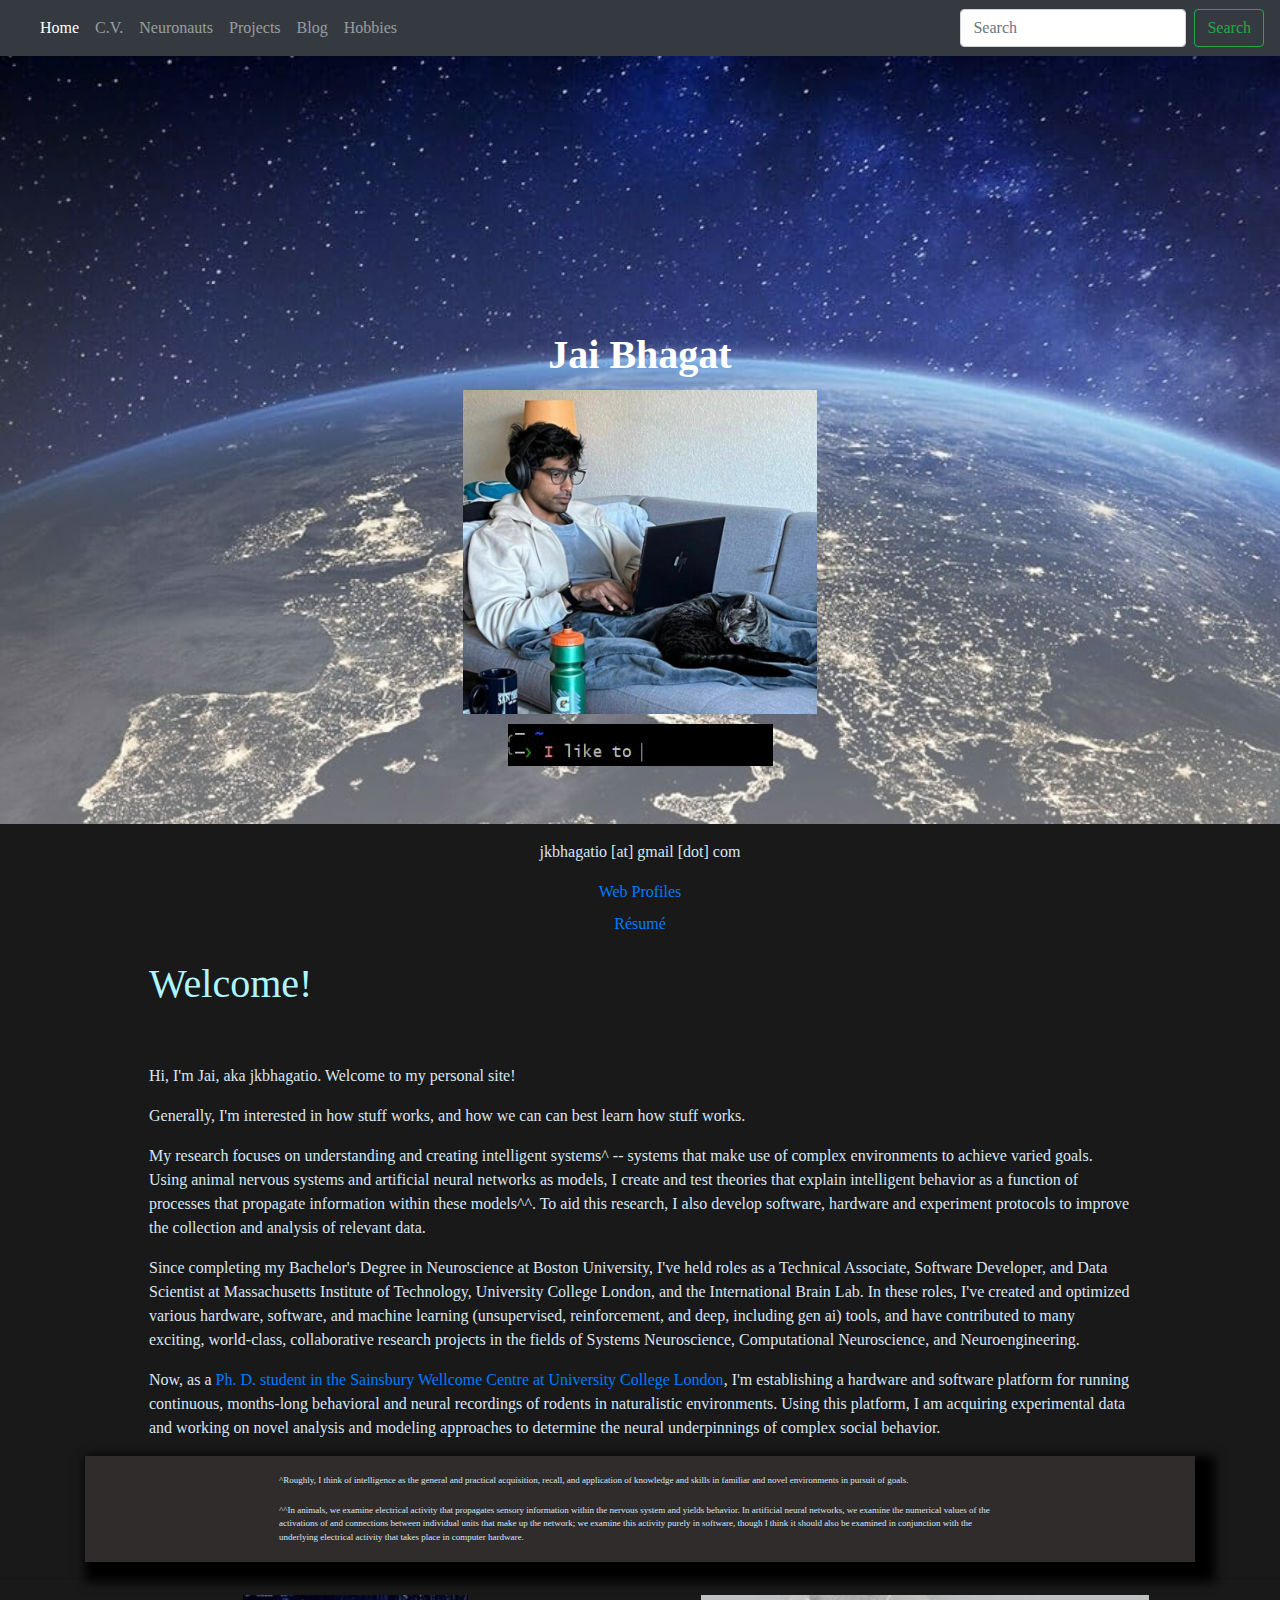
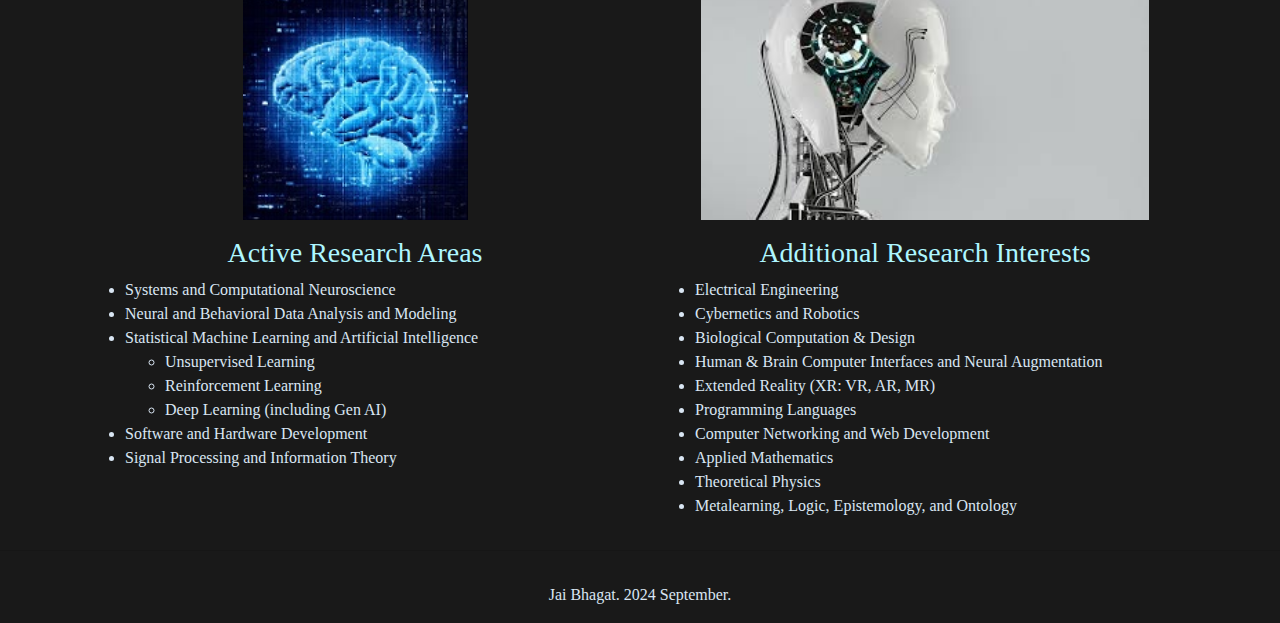
==== jkbhagatio.io/index.html @ 4c980ec1 "updated index update date; removed placeholder_index.html" ====
<!DOCTYPE html>
<html lang="en">
  <head>
    <meta charset="utf-8">
    <meta http-equiv="X-UA-Compatible" content="IE=edge">
    <meta name="viewport" content="width=device-width, initial-scale=1">
    <title>Jai Bhagat's Personal Website</title>
	<link rel="icon" href="assets/J_favicon.ico" type="image/x-icon">
    <!-- Bootstrap -->
    <link href="css/index.css" rel="stylesheet">
	<style>
	  body {
		font-family: "Consolas";
	  }
	</style>
  </head>
  <body>
    <nav class="navbar navbar-expand-lg navbar-dark bg-dark">
      <a class="navbar-brand" href="#"></a>
      <button class="navbar-toggler" type="button" data-toggle="collapse" data-target="#navbarSupportedContent" aria-controls="navbarSupportedContent" aria-expanded="false" aria-label="Toggle navigation">
      <span class="navbar-toggler-icon"></span>
      </button>
        <div class="collapse navbar-collapse" id="navbarSupportedContent">
          <ul class="navbar-nav mr-auto">
            <li class="nav-item active">
              <a class="nav-link" href="index.html">Home</a>
            </li>
            <li class="nav-item">
              <a class="nav-link" href="assets/jai_bhagat_cv_2024.pdf" target="_blank">C.V.</a>
            </li>
		    <li class="nav-item">
              <a class="nav-link" href="neuronauts.html">Neuronauts</a>
            </li>
		    <li class="nav-item">
              <a class="nav-link" href="projects.html">Projects</a>
            </li>
			<li class="nav-item">
              <a class="nav-link" href="blog.html">Blog</a>
            </li>
		    <li class="nav-item">
              <a class="nav-link" href="hobbies.html">Hobbies</a>
            </li>
          </ul>
		  <form class="form-inline my-2 my-lg-0" action="https://www.google.com/search" method="get">
			<input class="form-control mr-sm-2" type="search" placeholder="Search" aria-label="Search" name="q">
			<input type="hidden" name="sitesearch" value="jkbhagatio.io">
			<button class="btn btn-outline-success my-2 my-sm-0" type="submit">Search</button>
	      </form>
        </div>
    </nav>
    <section>
	<!-- Hero Section -->
	<div class="hero">
		<div class="overlay"></div>
		<div class="centered-content">
			<div class="name">Jai Bhagat</div>
			<img class="profile-picture" src="assets/profile_pic.jpg" alt="Profile Picture">
			<img class="profile-gif" src="assets/i_like_to.gif" alt="Interests Gif">
		</div>
	</div>
	</section>
    <section>
      <div class="container">
        <div class="row">
          <div class="col-12 text-center">
            <p class="text-center" style="margin-top: 1; margin-bottom: 1;"> jkbhagatio [at] gmail [dot] com</p>
			<p class="text-center" style="margin: 0;"> <a href="https://linktr.ee/jkbhagatio">Web Profiles</a></p>
			<p class="text-center" style="margin: 0;"> <a class="nav-link" href="assets/jai_bhagat_resume_2024.pdf" target="_blank">Résumé</a></p>
            <h1 class="text-left" style="color: #AEF6FF">Welcome! </h1>
            <p class="text-left">&nbsp;</p>
            <p class="text-left">Hi, I'm Jai, aka jkbhagatio. Welcome to my personal site!&nbsp;&nbsp;</p>
			<p class="text-left">Generally, I'm interested in how stuff works, and how we can can best learn how stuff works.&nbsp;</p>
            <p class="text-left">My research focuses on understanding and creating intelligent systems^ -- systems that make use of complex environments to achieve varied goals. Using animal nervous systems and artificial neural networks as models, I create and test theories that explain intelligent behavior as a function of processes that propagate information within these models^^. To aid this research, I also develop software, hardware and experiment protocols to improve the collection and analysis of relevant data.&nbsp;</p>
            <p class="text-left">Since completing my Bachelor's Degree in Neuroscience at Boston University, I've held roles as a Technical Associate, Software Developer, and Data Scientist at Massachusetts Institute of Technology, University College London, and the International Brain Lab. In these roles, I've created and optimized various hardware, software, and machine learning (unsupervised, reinforcement, and deep, including gen ai) tools, and have contributed to many exciting, world-class, collaborative research projects in the fields of Systems Neuroscience, Computational Neuroscience, and Neuroengineering.&nbsp;</p>
            <p class="text-left">Now, as a <a href="https://www.sainsburywellcome.org/web/people/jai-bhagat">Ph. D. student in the Sainsbury Wellcome Centre at University College London</a>, I'm establishing a hardware and software platform for running continuous, months-long behavioral and neural recordings of rodents in naturalistic environments. Using this platform, I am  acquiring experimental data and working on novel analysis and modeling approaches to determine the neural underpinnings of complex social behavior.</p>
          </div>
        </div>
		<footer class="welcome-footer">
        <p>^Roughly, I think of intelligence as the general and practical acquisition, recall, and application of knowledge and skills in familiar and novel environments in pursuit of goals.</p>
        <p>^^In animals, we examine electrical activity that propagates sensory information within the nervous system and yields behavior. In artificial neural networks, we examine the numerical values of the activations of and connections between individual units that make up the network; we examine this activity purely in software, though I think it should also be examined in conjunction with the underlying electrical activity that takes place in computer hardware.</p>
        </footer>
      </div>
    </section>
	<hr>
    <section>
      <div class="container">
        <div class="row">
          <div class="col-md-6 col-12 text-center">
            <img class="img-fluid" src="assets/comp_neuro_brain.jpg" alt="Computational Neuroscience Brain">
            <h3 style="color: #AEF6FF">Active Research Areas</h3>
			<div align="left">
				<ul>
					<li>Systems and Computational Neuroscience</li>
					<li>Neural and Behavioral Data Analysis and Modeling</li>
					<li>Statistical Machine Learning and Artificial Intelligence
						<ul>
							<li>Unsupervised Learning</li>
							<li>Reinforcement Learning</li>
							<li>Deep Learning (including Gen AI)</li>
						</ul>
					</li>
					<li>Software and Hardware Development</li>
					<li>Signal Processing and Information Theory</li>
				</ul>
			</div>
          </div>
          <div class="col-md-6 col-12 text-center mt-md-0 mt-2">
            <img class="img-fluid" src="assets/robot_brain.jpg" alt="Android Robot Brain">
            <h3 style="color: #AEF6FF">Additional Research Interests</h3>
			<div align="left">
				<ul>
					<li>Electrical Engineering</li>
					<li>Cybernetics and Robotics</li>
					<li>Biological Computation &amp; Design</li>
					<li>Human &amp; Brain Computer Interfaces and Neural Augmentation</li>
					<li>Extended Reality (XR: VR, AR, MR)</li>
					<li>Programming Languages</li>
					<li>Computer Networking and Web Development</li>
					<li>Applied Mathematics</li>
					<li>Theoretical Physics</li>
					<li>Metalearning, Logic, Epistemology, and Ontology</li>
				</ul>
			</div>
          </div>
        </div>
      </div>
    </section>
    <hr>
    <footer class="text-center">
      <div class="container">
        <div class="row">
          <div class="col-12">
            <p>Jai Bhagat. 2024 September. </p>
          </div>
        </div>
      </div>
    </footer>
    <!-- jQuery (necessary for Bootstrap's JavaScript plugins) -->
    <script src="js/jquery-3.4.1.min.js"></script>
    <!-- Include all compiled plugins (below), or include individual files as needed -->
    <script src="js/popper.min.js"></script>
    <script src="js/bootstrap-4.4.1.js"></script>
  </body>
</html>
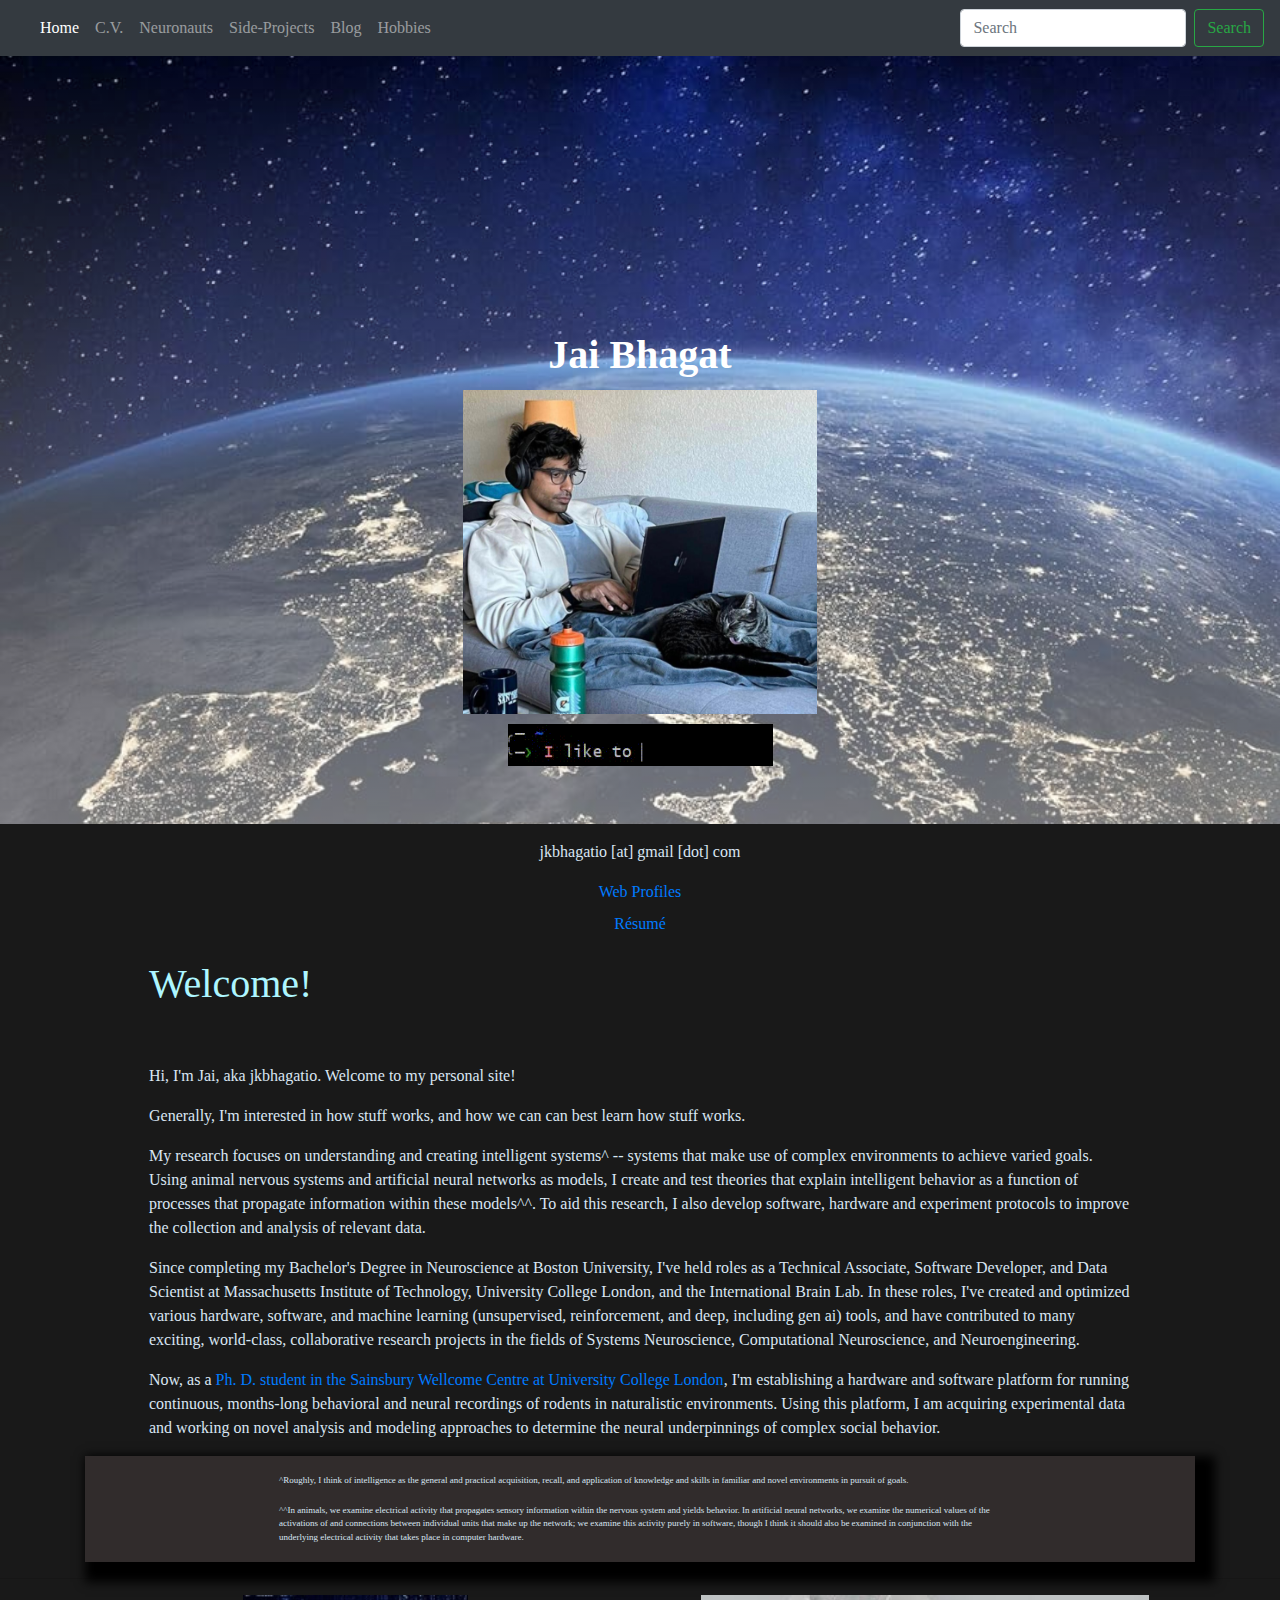
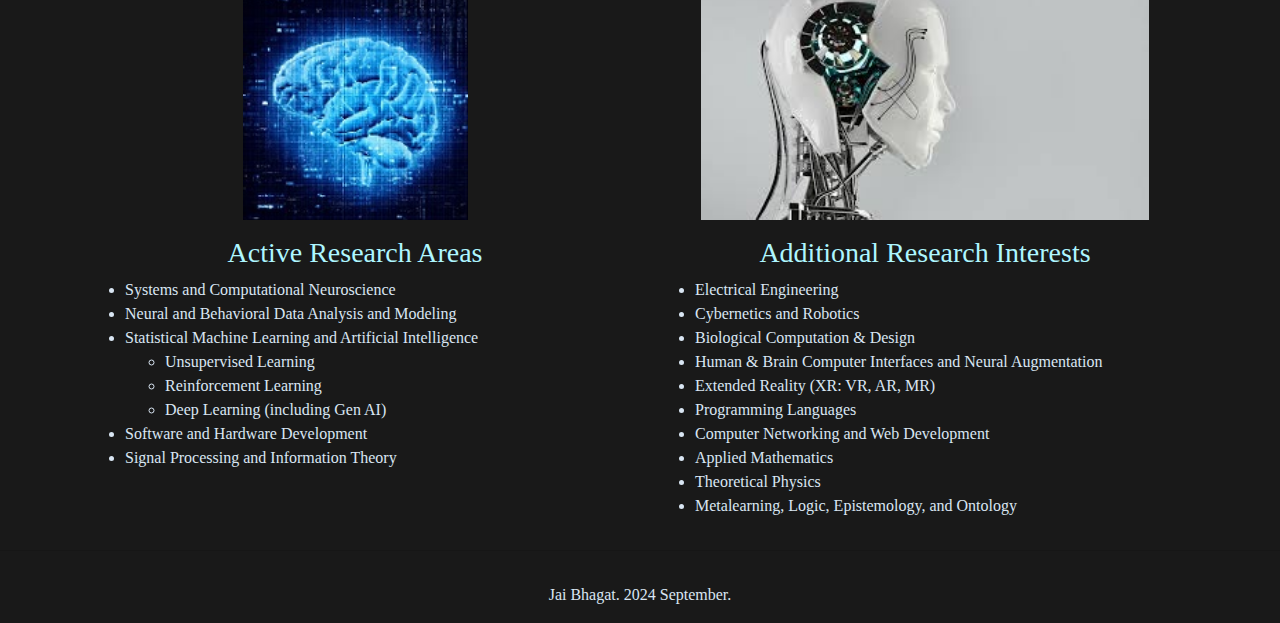
==== commit dd26d5d9: "Updated navbar header to 'side-projects'" ====
--- a/jkbhagatio.io/index.html
+++ b/jkbhagatio.io/index.html
@@ -32,7 +32,7 @@
               <a class="nav-link" href="neuronauts.html">Neuronauts</a>
             </li>
 		    <li class="nav-item">
-              <a class="nav-link" href="projects.html">Projects</a>
+              <a class="nav-link" href="projects.html">Side-Projects</a>
             </li>
 			<li class="nav-item">
               <a class="nav-link" href="blog.html">Blog</a>
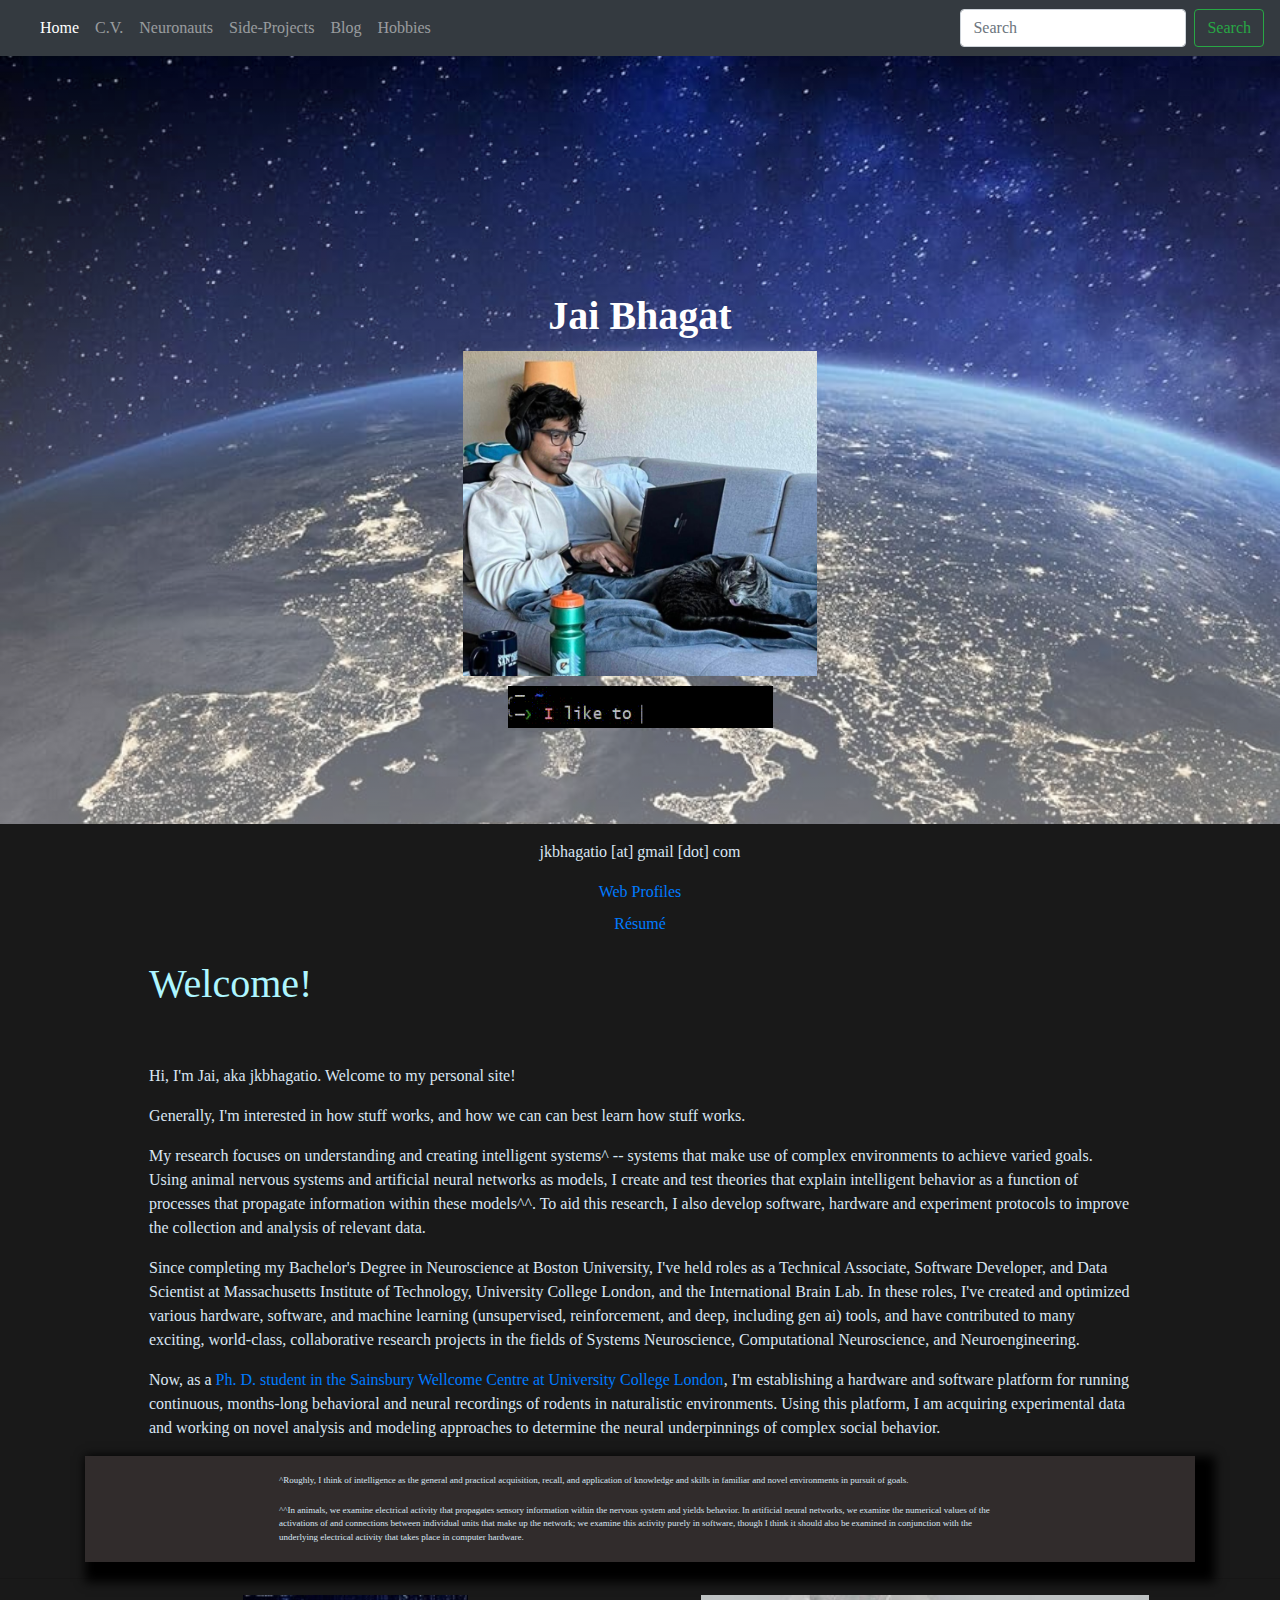
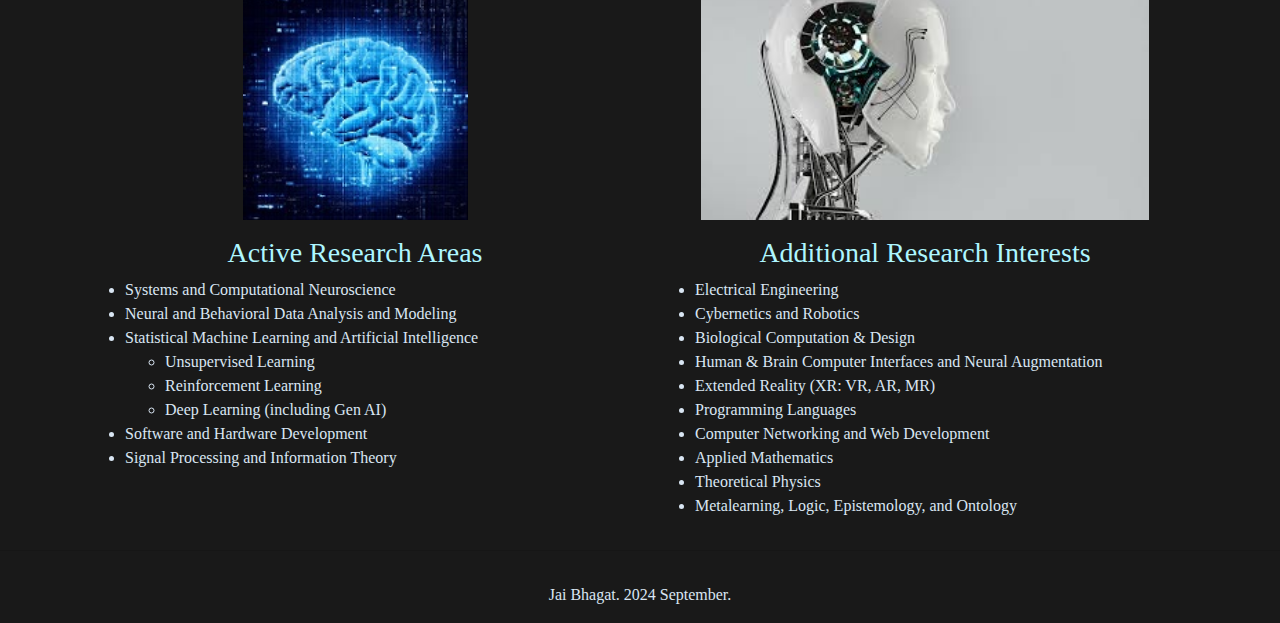
==== commit e91d220c: "changed name to 'side-projects.html' and moved index.html centered content up" ====
--- a/jkbhagatio.io/index.html
+++ b/jkbhagatio.io/index.html
@@ -32,7 +32,7 @@
               <a class="nav-link" href="neuronauts.html">Neuronauts</a>
             </li>
 		    <li class="nav-item">
-              <a class="nav-link" href="projects.html">Side-Projects</a>
+              <a class="nav-link" href="side-projects.html">Side-Projects</a>
             </li>
 			<li class="nav-item">
               <a class="nav-link" href="blog.html">Blog</a>
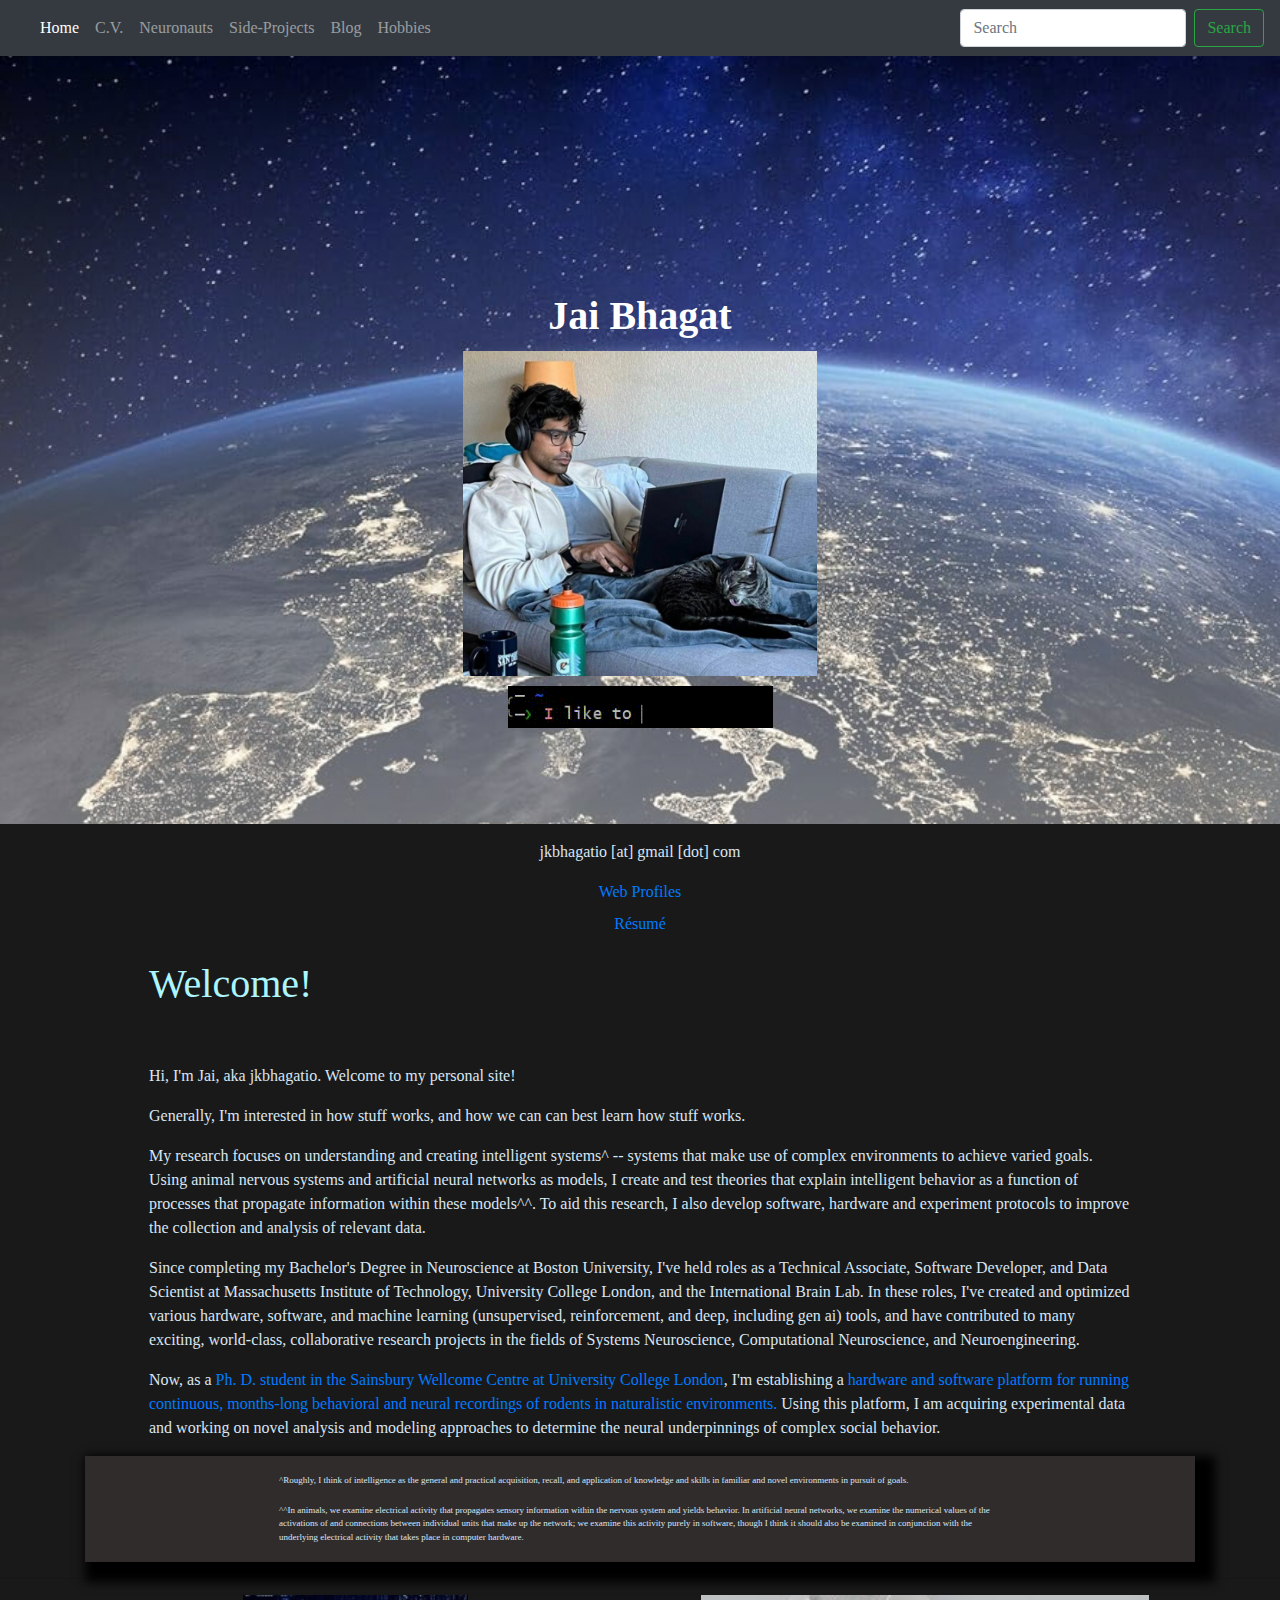
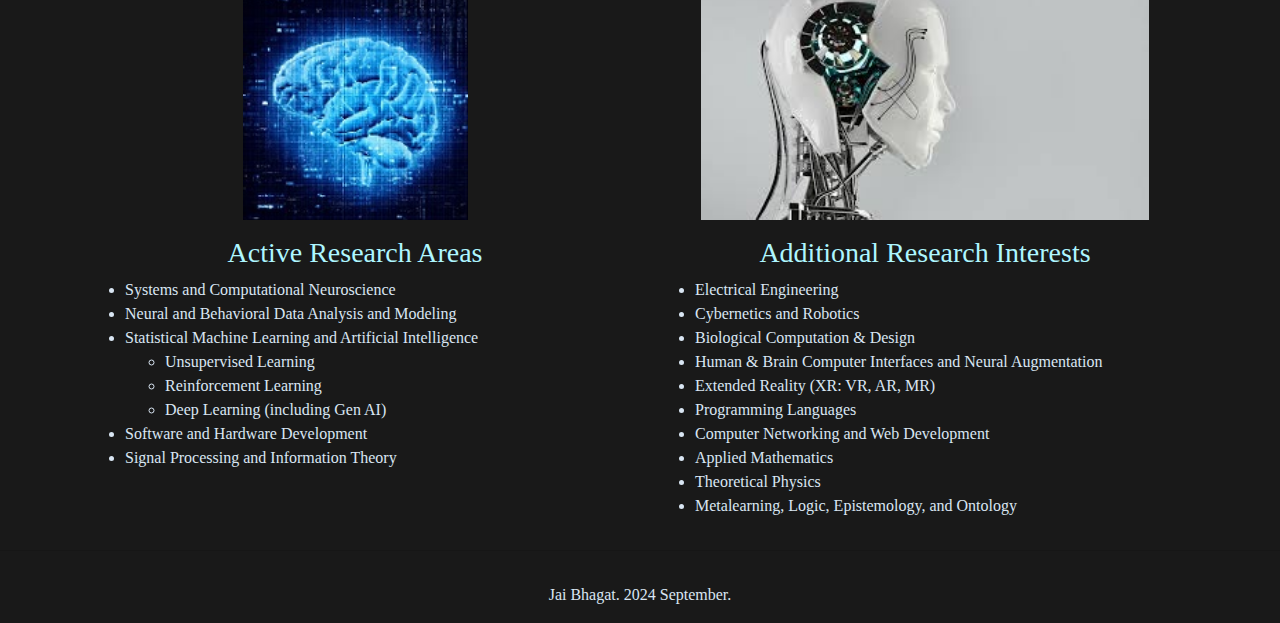
==== commit c1d767d0: "added href to aeon_docs site" ====
--- a/jkbhagatio.io/index.html
+++ b/jkbhagatio.io/index.html
@@ -72,7 +72,7 @@
 			<p class="text-left">Generally, I'm interested in how stuff works, and how we can can best learn how stuff works.&nbsp;</p>
             <p class="text-left">My research focuses on understanding and creating intelligent systems^ -- systems that make use of complex environments to achieve varied goals. Using animal nervous systems and artificial neural networks as models, I create and test theories that explain intelligent behavior as a function of processes that propagate information within these models^^. To aid this research, I also develop software, hardware and experiment protocols to improve the collection and analysis of relevant data.&nbsp;</p>
             <p class="text-left">Since completing my Bachelor's Degree in Neuroscience at Boston University, I've held roles as a Technical Associate, Software Developer, and Data Scientist at Massachusetts Institute of Technology, University College London, and the International Brain Lab. In these roles, I've created and optimized various hardware, software, and machine learning (unsupervised, reinforcement, and deep, including gen ai) tools, and have contributed to many exciting, world-class, collaborative research projects in the fields of Systems Neuroscience, Computational Neuroscience, and Neuroengineering.&nbsp;</p>
-            <p class="text-left">Now, as a <a href="https://www.sainsburywellcome.org/web/people/jai-bhagat">Ph. D. student in the Sainsbury Wellcome Centre at University College London</a>, I'm establishing a hardware and software platform for running continuous, months-long behavioral and neural recordings of rodents in naturalistic environments. Using this platform, I am  acquiring experimental data and working on novel analysis and modeling approaches to determine the neural underpinnings of complex social behavior.</p>
+            <p class="text-left">Now, as a <a href="https://www.sainsburywellcome.org/web/people/jai-bhagat">Ph. D. student in the Sainsbury Wellcome Centre at University College London</a>, I'm establishing a <a href="https://sainsburywellcomecentre.github.io/aeon_docs">hardware and software platform for running continuous, months-long behavioral and neural recordings of rodents in naturalistic environments.</a> Using this platform, I am  acquiring experimental data and working on novel analysis and modeling approaches to determine the neural underpinnings of complex social behavior.</p>
           </div>
         </div>
 		<footer class="welcome-footer">
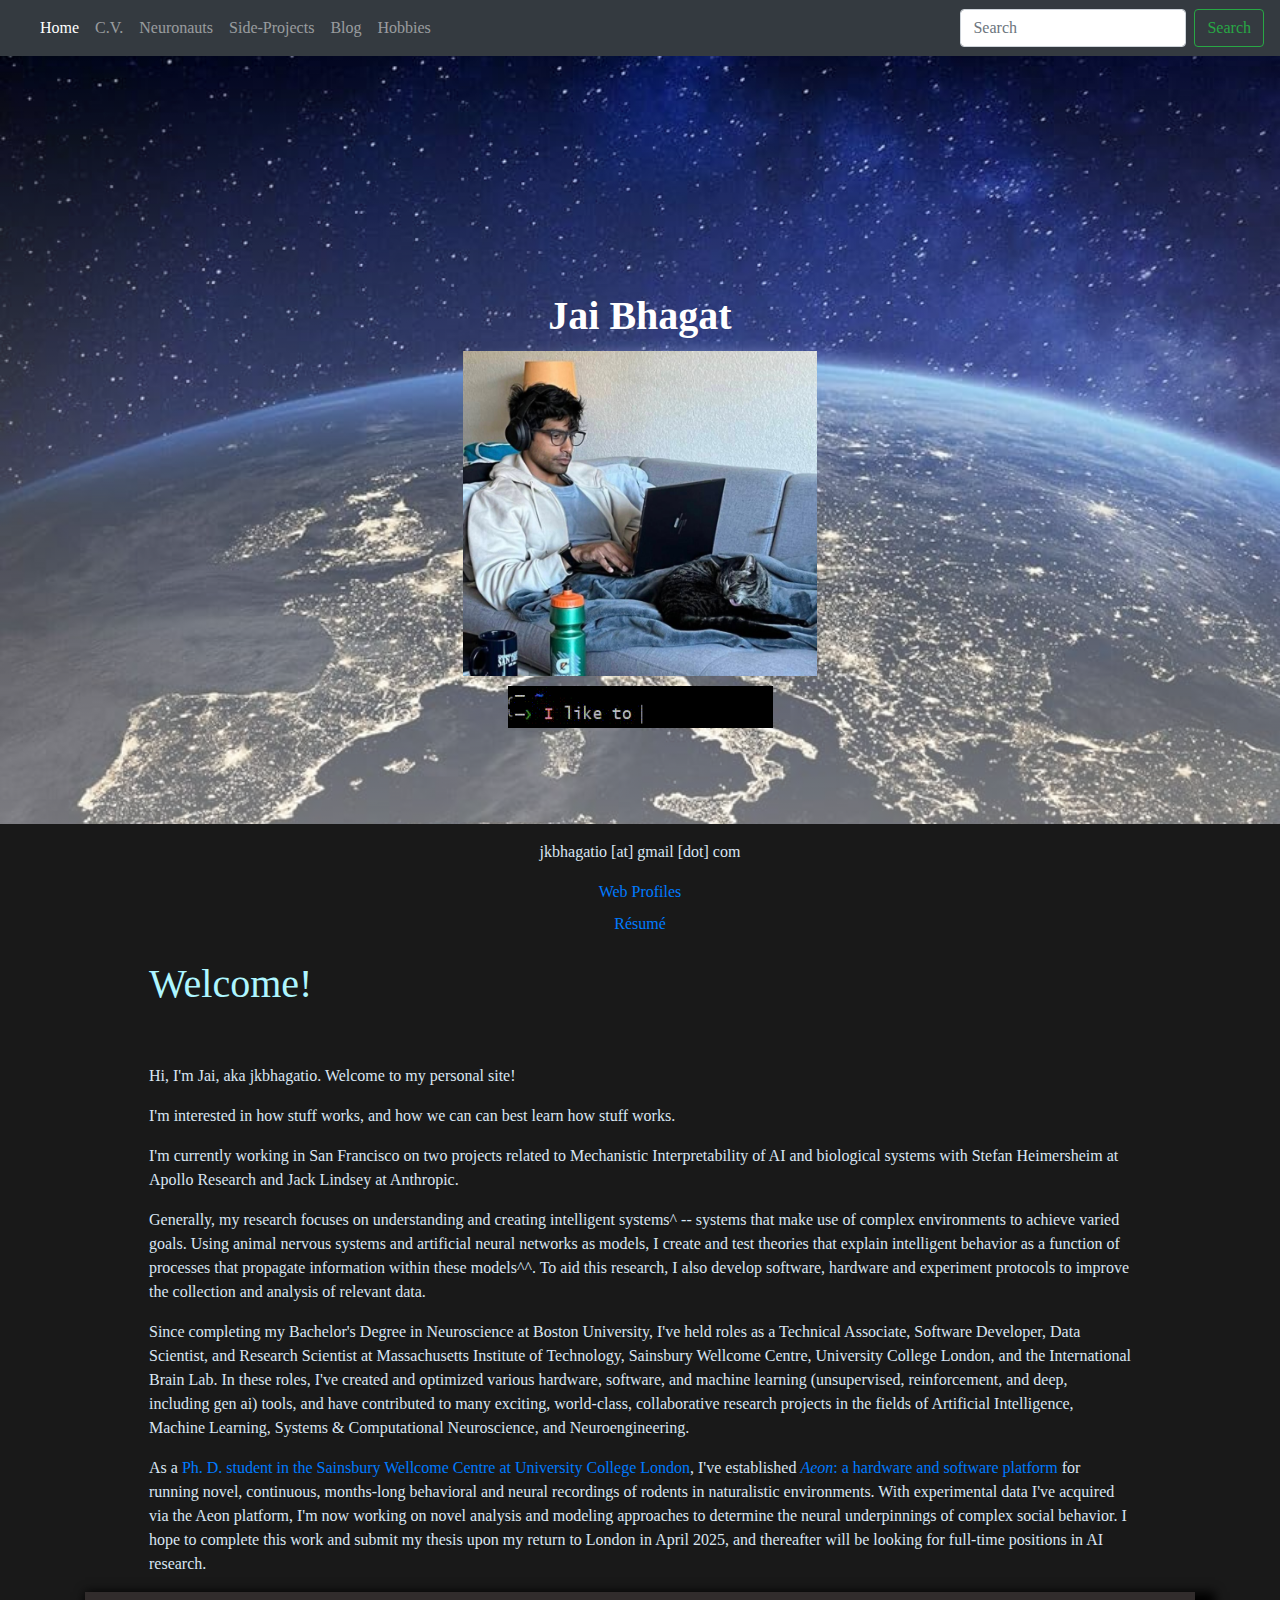
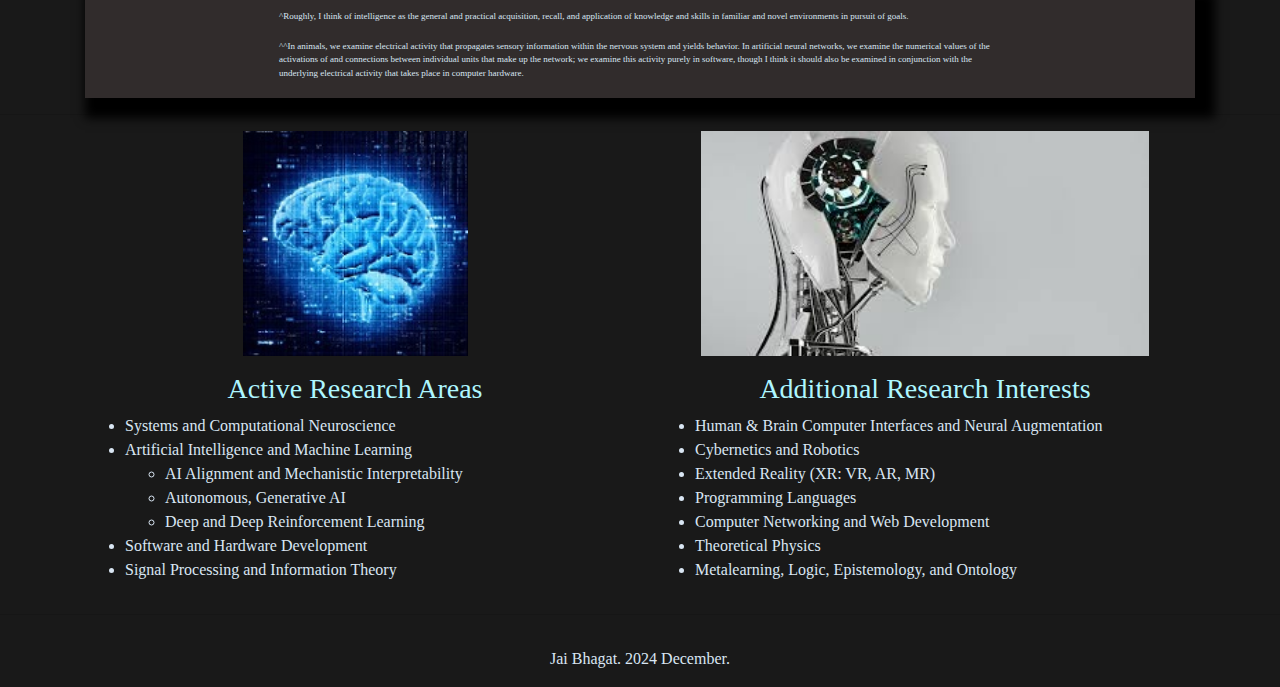
==== commit e358bed0: "clean up and update" ====
--- a/jkbhagatio.io/index.html
+++ b/jkbhagatio.io/index.html
@@ -10,7 +10,7 @@
     <link href="css/index.css" rel="stylesheet">
 	<style>
 	  body {
-		font-family: "Consolas";
+		font-family: "Georgia";
 	  }
 	</style>
   </head>
@@ -69,10 +69,11 @@
             <h1 class="text-left" style="color: #AEF6FF">Welcome! </h1>
             <p class="text-left">&nbsp;</p>
             <p class="text-left">Hi, I'm Jai, aka jkbhagatio. Welcome to my personal site!&nbsp;&nbsp;</p>
-			<p class="text-left">Generally, I'm interested in how stuff works, and how we can can best learn how stuff works.&nbsp;</p>
-            <p class="text-left">My research focuses on understanding and creating intelligent systems^ -- systems that make use of complex environments to achieve varied goals. Using animal nervous systems and artificial neural networks as models, I create and test theories that explain intelligent behavior as a function of processes that propagate information within these models^^. To aid this research, I also develop software, hardware and experiment protocols to improve the collection and analysis of relevant data.&nbsp;</p>
-            <p class="text-left">Since completing my Bachelor's Degree in Neuroscience at Boston University, I've held roles as a Technical Associate, Software Developer, and Data Scientist at Massachusetts Institute of Technology, University College London, and the International Brain Lab. In these roles, I've created and optimized various hardware, software, and machine learning (unsupervised, reinforcement, and deep, including gen ai) tools, and have contributed to many exciting, world-class, collaborative research projects in the fields of Systems Neuroscience, Computational Neuroscience, and Neuroengineering.&nbsp;</p>
-            <p class="text-left">Now, as a <a href="https://www.sainsburywellcome.org/web/people/jai-bhagat">Ph. D. student in the Sainsbury Wellcome Centre at University College London</a>, I'm establishing a <a href="https://sainsburywellcomecentre.github.io/aeon_docs">hardware and software platform for running continuous, months-long behavioral and neural recordings of rodents in naturalistic environments.</a> Using this platform, I am  acquiring experimental data and working on novel analysis and modeling approaches to determine the neural underpinnings of complex social behavior.</p>
+            <p class="text-left">I'm interested in how stuff works, and how we can can best learn how stuff works.&nbsp;</p>
+			      <p class="text-left">I'm currently working in San Francisco on two projects related to Mechanistic Interpretability of AI and biological systems with Stefan Heimersheim at Apollo Research and Jack Lindsey at Anthropic.&nbsp;&nbsp;</p>
+            <p class="text-left">Generally, my research focuses on understanding and creating intelligent systems^ -- systems that make use of complex environments to achieve varied goals. Using animal nervous systems and artificial neural networks as models, I create and test theories that explain intelligent behavior as a function of processes that propagate information within these models^^. To aid this research, I also develop software, hardware and experiment protocols to improve the collection and analysis of relevant data.&nbsp;</p>
+            <p class="text-left">Since completing my Bachelor's Degree in Neuroscience at Boston University, I've held roles as a Technical Associate, Software Developer, Data Scientist, and Research Scientist at Massachusetts Institute of Technology, Sainsbury Wellcome Centre, University College London, and the International Brain Lab. In these roles, I've created and optimized various hardware, software, and machine learning (unsupervised, reinforcement, and deep, including gen ai) tools, and have contributed to many exciting, world-class, collaborative research projects in the fields of Artificial Intelligence, Machine Learning, Systems & Computational Neuroscience, and Neuroengineering.&nbsp;</p>
+            <p class="text-left">As a <a href="https://www.sainsburywellcome.org/web/people/jai-bhagat">Ph. D. student in the Sainsbury Wellcome Centre at University College London</a>, I've established <a href="https://sainsburywellcomecentre.github.io/aeon_docs"> <em>Aeon</em>: a hardware and software platform </a> for running novel, continuous, months-long behavioral and neural recordings of rodents in naturalistic environments. With experimental data I've acquired via the Aeon platform, I'm now working on novel analysis and modeling approaches to determine the neural underpinnings of complex social behavior. I hope to complete this work and submit my thesis upon my return to London in April 2025, and thereafter will be looking for full-time positions in AI research.</p>
           </div>
         </div>
 		<footer class="welcome-footer">
@@ -91,12 +92,11 @@
 			<div align="left">
 				<ul>
 					<li>Systems and Computational Neuroscience</li>
-					<li>Neural and Behavioral Data Analysis and Modeling</li>
-					<li>Statistical Machine Learning and Artificial Intelligence
+					<li>Artificial Intelligence and Machine Learning
 						<ul>
-							<li>Unsupervised Learning</li>
-							<li>Reinforcement Learning</li>
-							<li>Deep Learning (including Gen AI)</li>
+							<li>AI Alignment and Mechanistic Interpretability</li>
+              <li>Autonomous, Generative AI</li>
+							<li>Deep and Deep Reinforcement Learning</li>
 						</ul>
 					</li>
 					<li>Software and Hardware Development</li>
@@ -109,14 +109,11 @@
             <h3 style="color: #AEF6FF">Additional Research Interests</h3>
 			<div align="left">
 				<ul>
-					<li>Electrical Engineering</li>
+					<li>Human &amp; Brain Computer Interfaces and Neural Augmentation</li>
 					<li>Cybernetics and Robotics</li>
-					<li>Biological Computation &amp; Design</li>
-					<li>Human &amp; Brain Computer Interfaces and Neural Augmentation</li>
 					<li>Extended Reality (XR: VR, AR, MR)</li>
 					<li>Programming Languages</li>
 					<li>Computer Networking and Web Development</li>
-					<li>Applied Mathematics</li>
 					<li>Theoretical Physics</li>
 					<li>Metalearning, Logic, Epistemology, and Ontology</li>
 				</ul>
@@ -130,7 +127,7 @@
       <div class="container">
         <div class="row">
           <div class="col-12">
-            <p>Jai Bhagat. 2024 September. </p>
+            <p>Jai Bhagat. 2024 December. </p>
           </div>
         </div>
       </div>
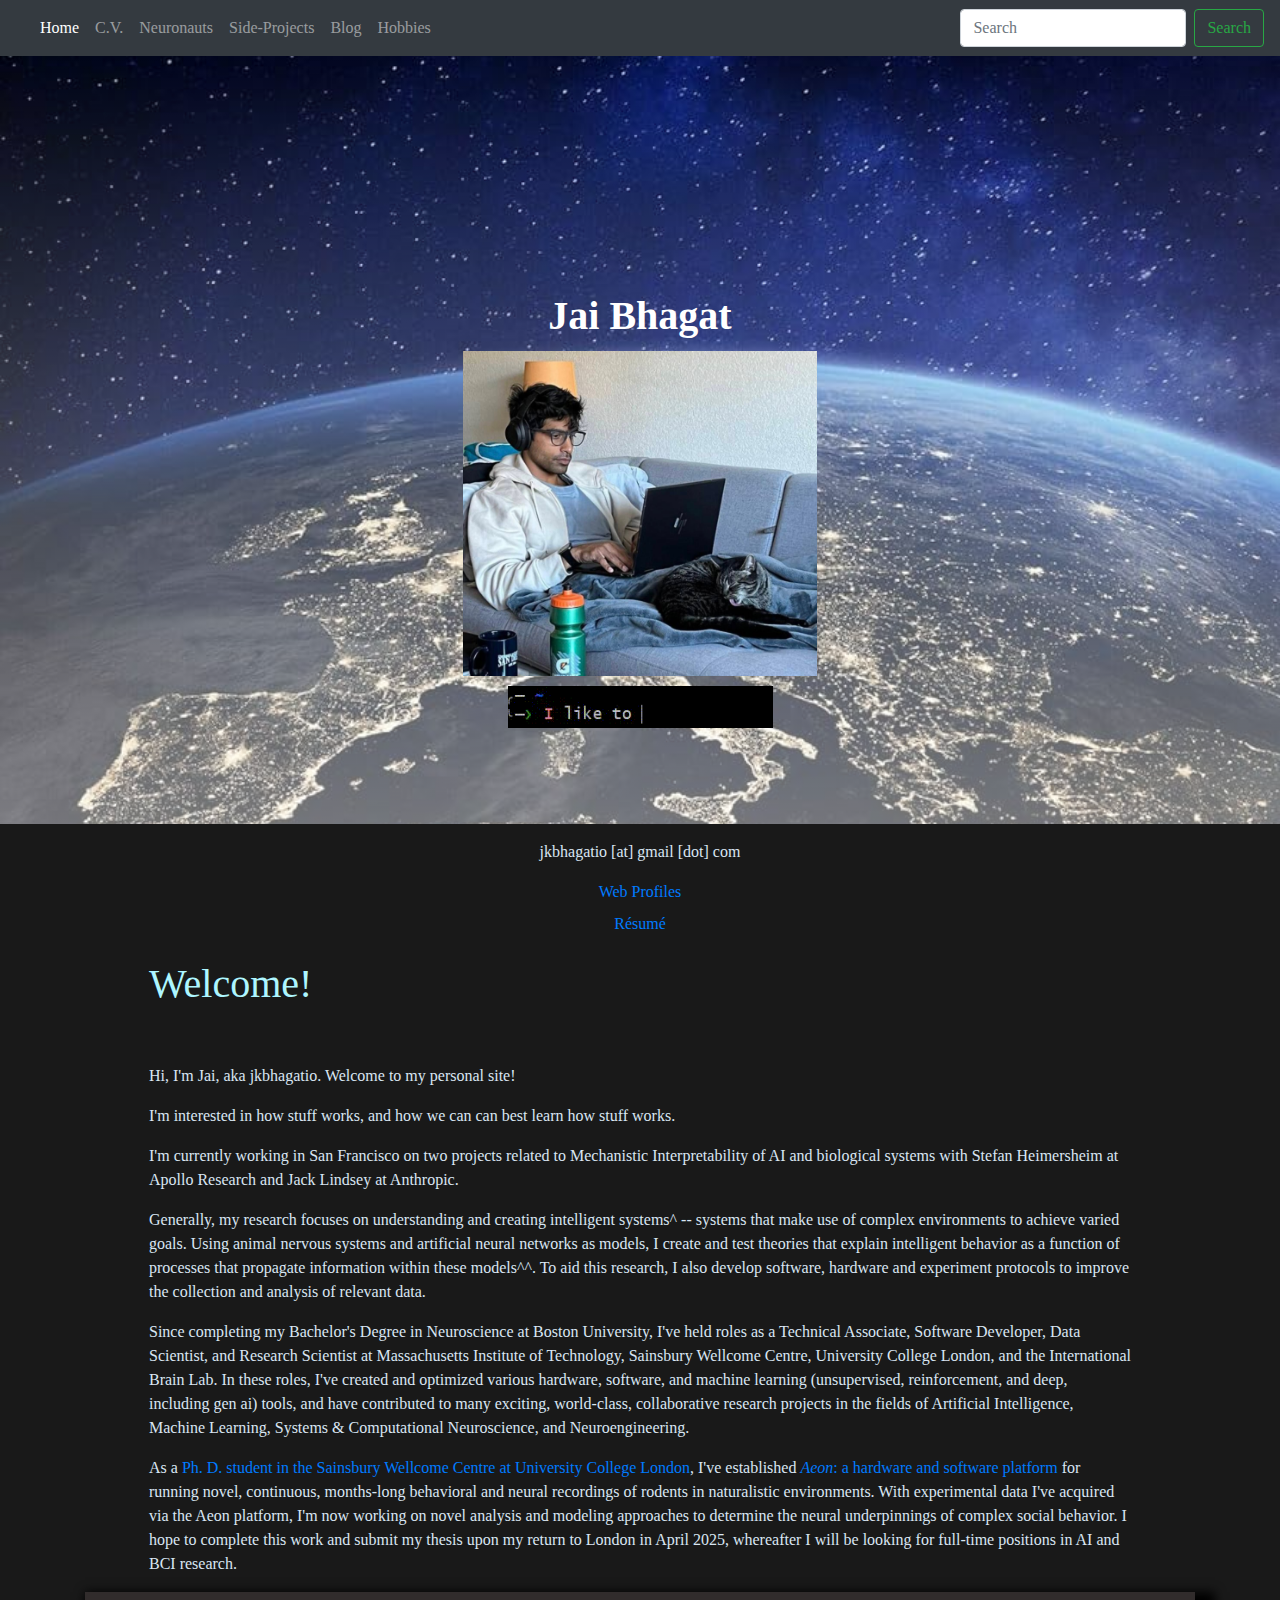
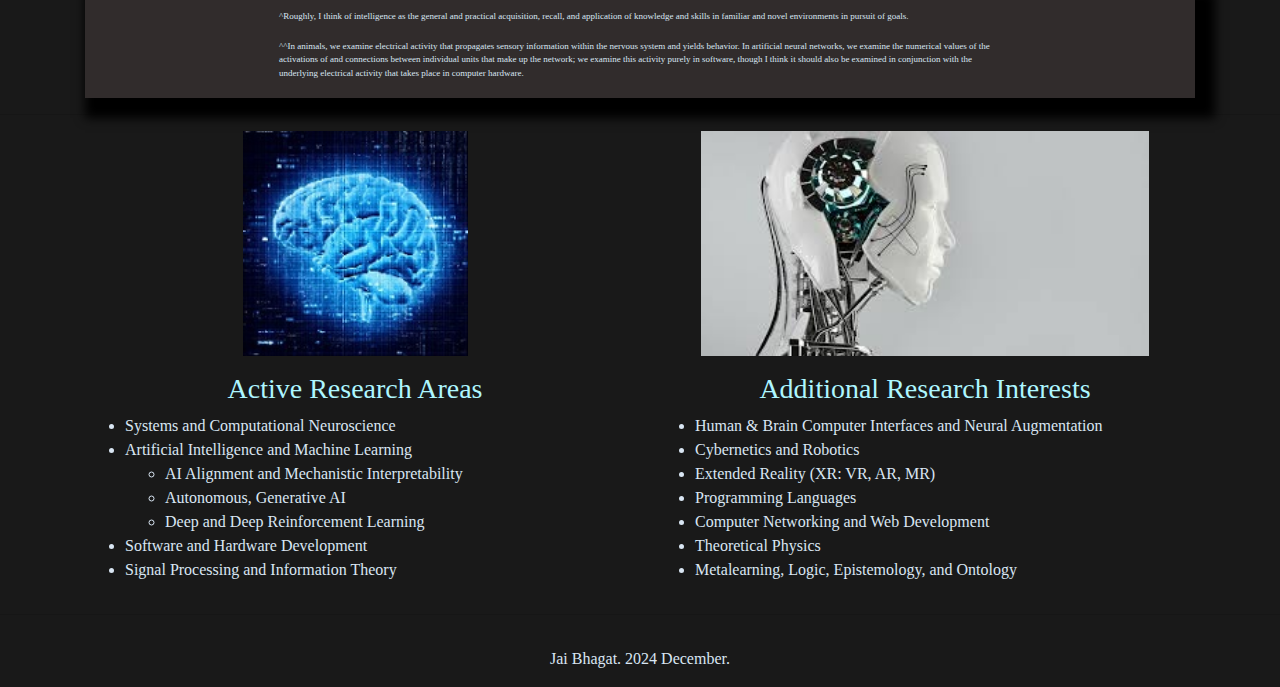
==== commit e9f6de3d: "small update to future plans" ====
--- a/jkbhagatio.io/index.html
+++ b/jkbhagatio.io/index.html
@@ -73,7 +73,7 @@
 			      <p class="text-left">I'm currently working in San Francisco on two projects related to Mechanistic Interpretability of AI and biological systems with Stefan Heimersheim at Apollo Research and Jack Lindsey at Anthropic.&nbsp;&nbsp;</p>
             <p class="text-left">Generally, my research focuses on understanding and creating intelligent systems^ -- systems that make use of complex environments to achieve varied goals. Using animal nervous systems and artificial neural networks as models, I create and test theories that explain intelligent behavior as a function of processes that propagate information within these models^^. To aid this research, I also develop software, hardware and experiment protocols to improve the collection and analysis of relevant data.&nbsp;</p>
             <p class="text-left">Since completing my Bachelor's Degree in Neuroscience at Boston University, I've held roles as a Technical Associate, Software Developer, Data Scientist, and Research Scientist at Massachusetts Institute of Technology, Sainsbury Wellcome Centre, University College London, and the International Brain Lab. In these roles, I've created and optimized various hardware, software, and machine learning (unsupervised, reinforcement, and deep, including gen ai) tools, and have contributed to many exciting, world-class, collaborative research projects in the fields of Artificial Intelligence, Machine Learning, Systems & Computational Neuroscience, and Neuroengineering.&nbsp;</p>
-            <p class="text-left">As a <a href="https://www.sainsburywellcome.org/web/people/jai-bhagat">Ph. D. student in the Sainsbury Wellcome Centre at University College London</a>, I've established <a href="https://sainsburywellcomecentre.github.io/aeon_docs"> <em>Aeon</em>: a hardware and software platform </a> for running novel, continuous, months-long behavioral and neural recordings of rodents in naturalistic environments. With experimental data I've acquired via the Aeon platform, I'm now working on novel analysis and modeling approaches to determine the neural underpinnings of complex social behavior. I hope to complete this work and submit my thesis upon my return to London in April 2025, and thereafter will be looking for full-time positions in AI research.</p>
+            <p class="text-left">As a <a href="https://www.sainsburywellcome.org/web/people/jai-bhagat">Ph. D. student in the Sainsbury Wellcome Centre at University College London</a>, I've established <a href="https://sainsburywellcomecentre.github.io/aeon_docs"> <em>Aeon</em>: a hardware and software platform </a> for running novel, continuous, months-long behavioral and neural recordings of rodents in naturalistic environments. With experimental data I've acquired via the Aeon platform, I'm now working on novel analysis and modeling approaches to determine the neural underpinnings of complex social behavior. I hope to complete this work and submit my thesis upon my return to London in April 2025, whereafter I will be looking for full-time positions in AI and BCI research.</p>
           </div>
         </div>
 		<footer class="welcome-footer">
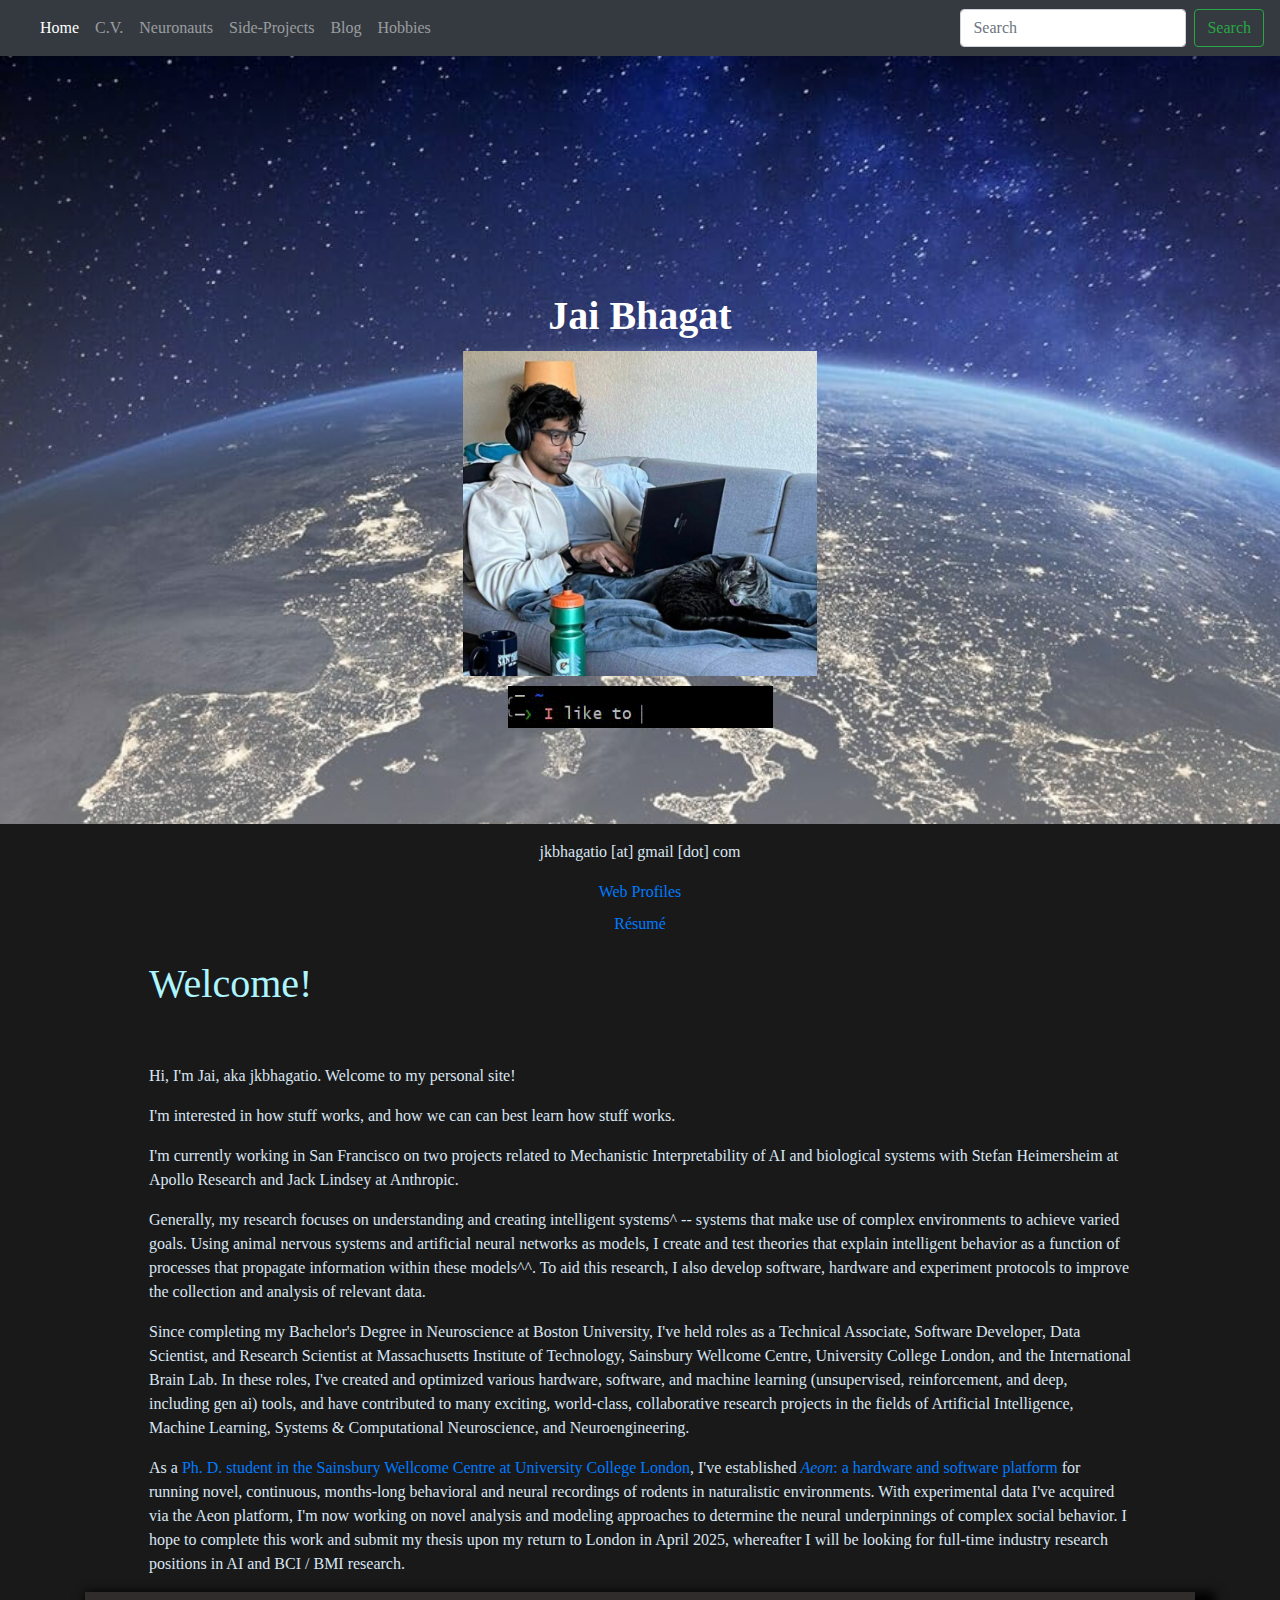
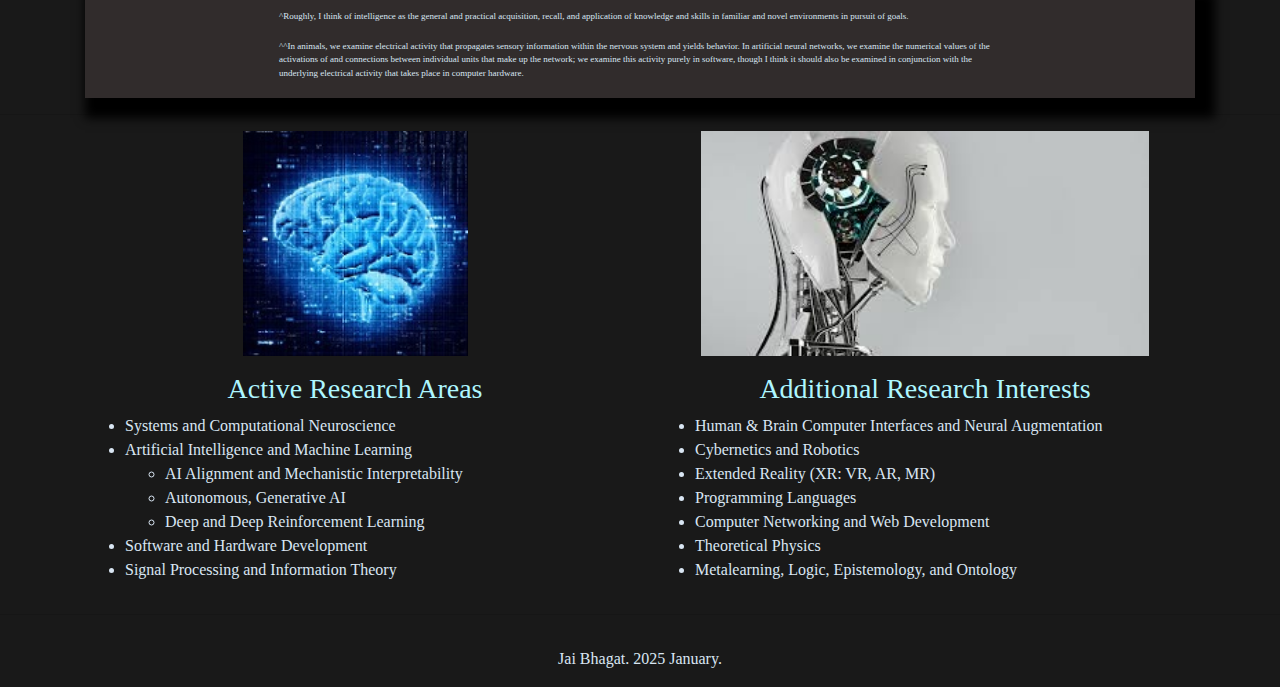
==== commit 479014f9: "updated future plans" ====
--- a/jkbhagatio.io/index.html
+++ b/jkbhagatio.io/index.html
@@ -73,7 +73,7 @@
 			      <p class="text-left">I'm currently working in San Francisco on two projects related to Mechanistic Interpretability of AI and biological systems with Stefan Heimersheim at Apollo Research and Jack Lindsey at Anthropic.&nbsp;&nbsp;</p>
             <p class="text-left">Generally, my research focuses on understanding and creating intelligent systems^ -- systems that make use of complex environments to achieve varied goals. Using animal nervous systems and artificial neural networks as models, I create and test theories that explain intelligent behavior as a function of processes that propagate information within these models^^. To aid this research, I also develop software, hardware and experiment protocols to improve the collection and analysis of relevant data.&nbsp;</p>
             <p class="text-left">Since completing my Bachelor's Degree in Neuroscience at Boston University, I've held roles as a Technical Associate, Software Developer, Data Scientist, and Research Scientist at Massachusetts Institute of Technology, Sainsbury Wellcome Centre, University College London, and the International Brain Lab. In these roles, I've created and optimized various hardware, software, and machine learning (unsupervised, reinforcement, and deep, including gen ai) tools, and have contributed to many exciting, world-class, collaborative research projects in the fields of Artificial Intelligence, Machine Learning, Systems & Computational Neuroscience, and Neuroengineering.&nbsp;</p>
-            <p class="text-left">As a <a href="https://www.sainsburywellcome.org/web/people/jai-bhagat">Ph. D. student in the Sainsbury Wellcome Centre at University College London</a>, I've established <a href="https://sainsburywellcomecentre.github.io/aeon_docs"> <em>Aeon</em>: a hardware and software platform </a> for running novel, continuous, months-long behavioral and neural recordings of rodents in naturalistic environments. With experimental data I've acquired via the Aeon platform, I'm now working on novel analysis and modeling approaches to determine the neural underpinnings of complex social behavior. I hope to complete this work and submit my thesis upon my return to London in April 2025, whereafter I will be looking for full-time positions in AI and BCI research.</p>
+            <p class="text-left">As a <a href="https://www.sainsburywellcome.org/web/people/jai-bhagat">Ph. D. student in the Sainsbury Wellcome Centre at University College London</a>, I've established <a href="https://sainsburywellcomecentre.github.io/aeon_docs"> <em>Aeon</em>: a hardware and software platform </a> for running novel, continuous, months-long behavioral and neural recordings of rodents in naturalistic environments. With experimental data I've acquired via the Aeon platform, I'm now working on novel analysis and modeling approaches to determine the neural underpinnings of complex social behavior. I hope to complete this work and submit my thesis upon my return to London in April 2025, whereafter I will be looking for full-time industry research positions in AI and BCI / BMI research.</p>
           </div>
         </div>
 		<footer class="welcome-footer">
@@ -127,7 +127,7 @@
       <div class="container">
         <div class="row">
           <div class="col-12">
-            <p>Jai Bhagat. 2024 December. </p>
+            <p>Jai Bhagat. 2025 January. </p>
           </div>
         </div>
       </div>
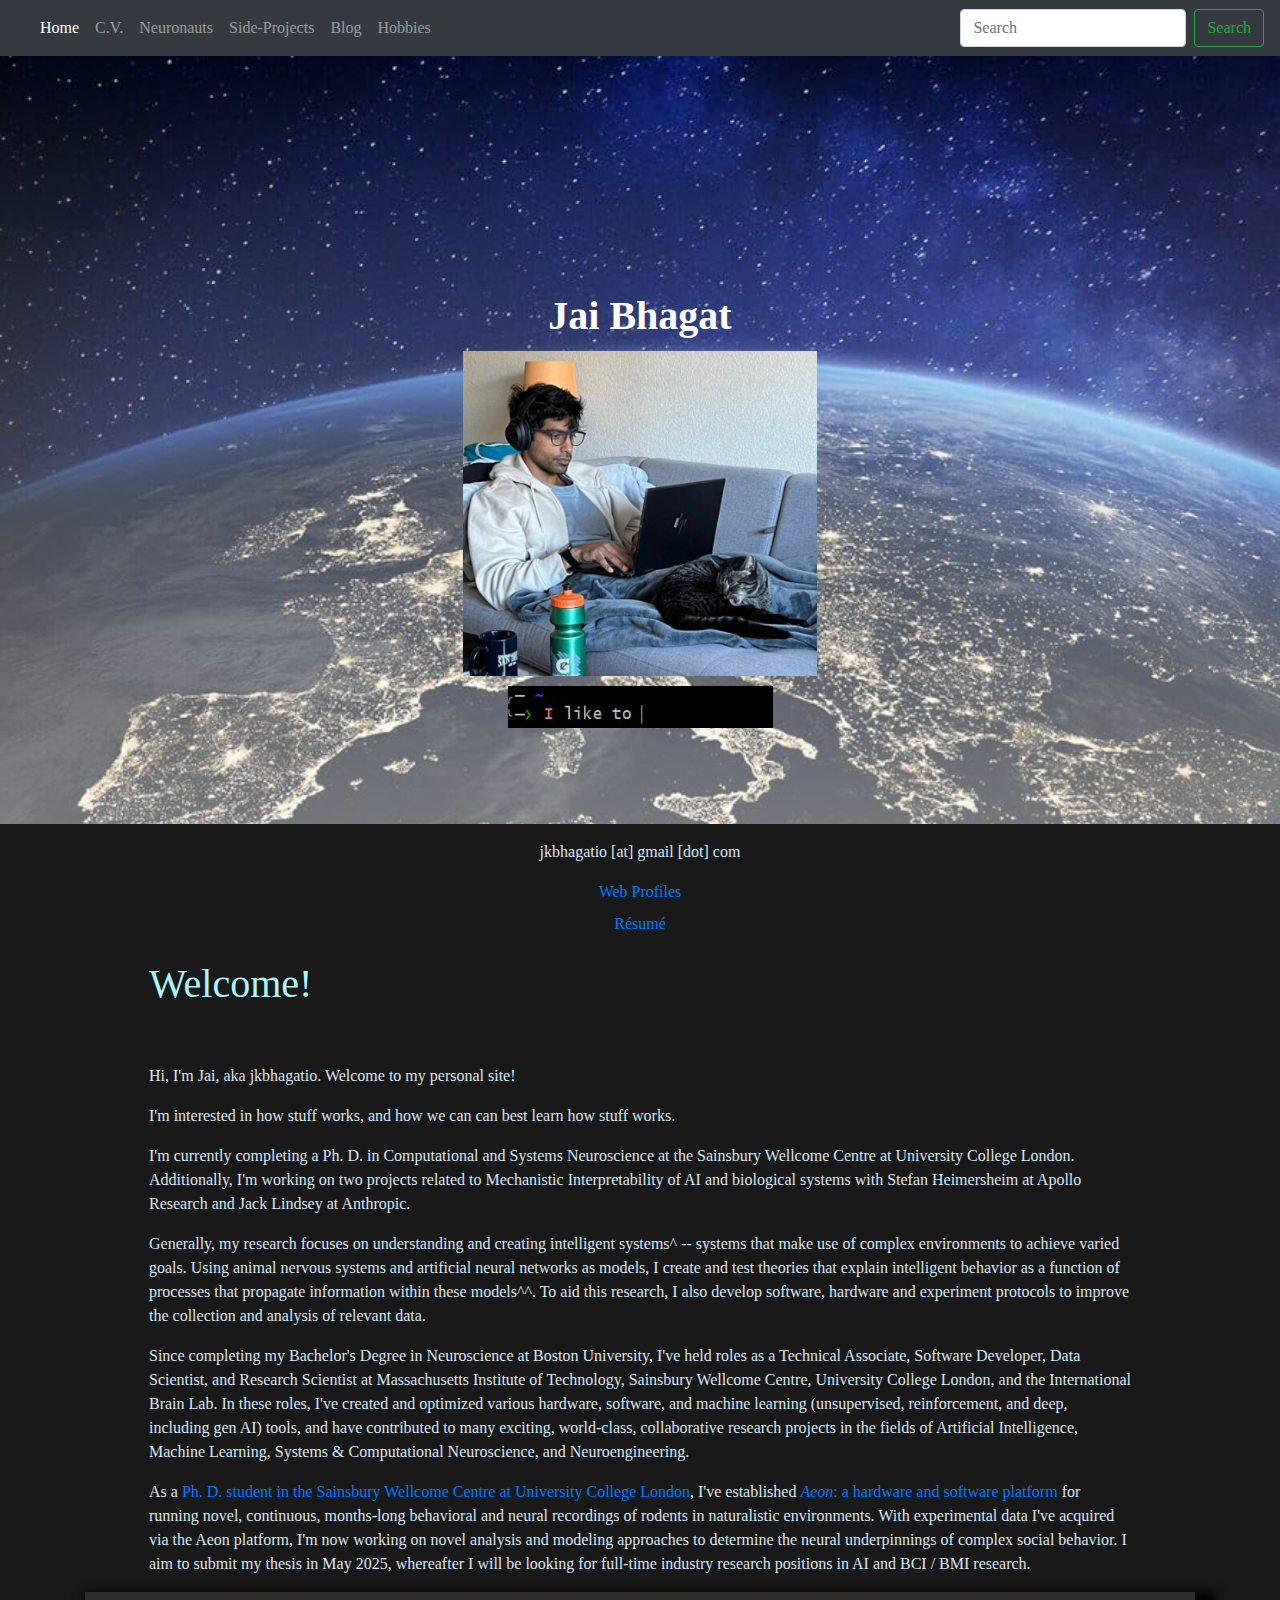
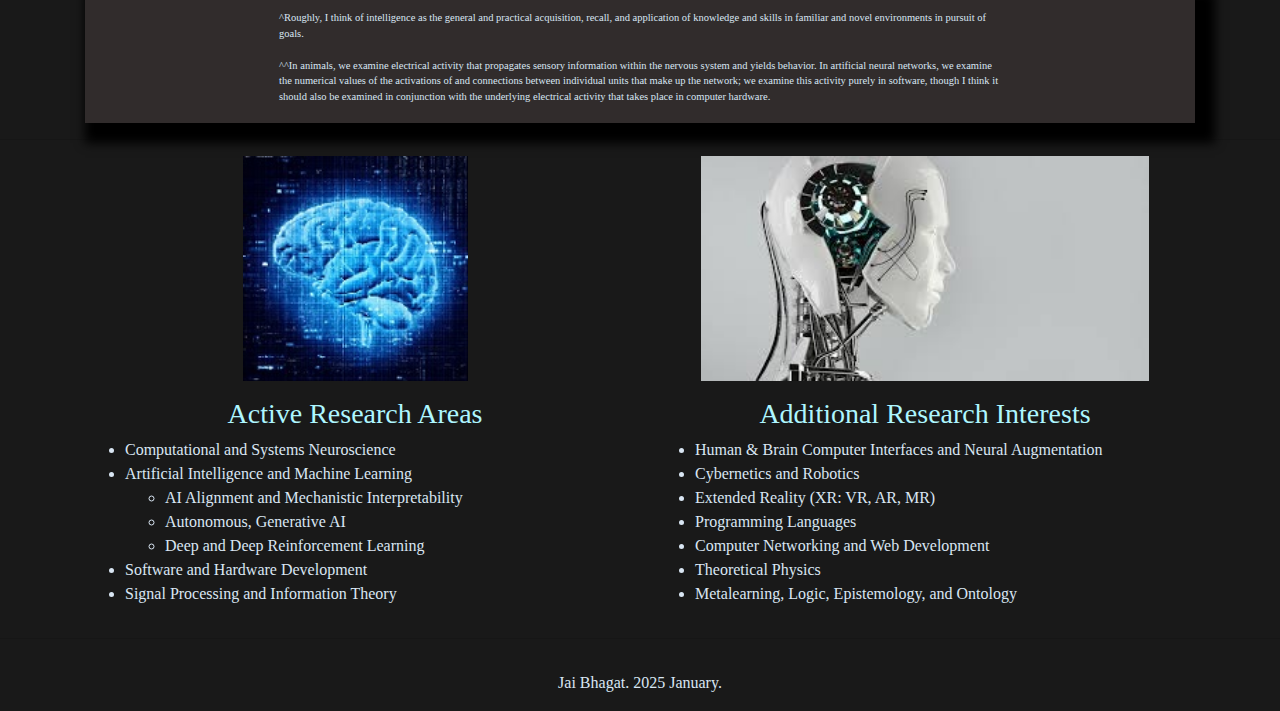
==== commit 2f4fde9e: "updated after coming back to London from SF" ====
--- a/jkbhagatio.io/index.html
+++ b/jkbhagatio.io/index.html
@@ -70,10 +70,10 @@
             <p class="text-left">&nbsp;</p>
             <p class="text-left">Hi, I'm Jai, aka jkbhagatio. Welcome to my personal site!&nbsp;&nbsp;</p>
             <p class="text-left">I'm interested in how stuff works, and how we can can best learn how stuff works.&nbsp;</p>
-			      <p class="text-left">I'm currently working in San Francisco on two projects related to Mechanistic Interpretability of AI and biological systems with Stefan Heimersheim at Apollo Research and Jack Lindsey at Anthropic.&nbsp;&nbsp;</p>
+			      <p class="text-left">I'm currently completing a Ph. D. in Computational and Systems Neuroscience at the Sainsbury Wellcome Centre at University College London. Additionally, I'm working on two projects related to Mechanistic Interpretability of AI and biological systems with Stefan Heimersheim at Apollo Research and Jack Lindsey at Anthropic.&nbsp;&nbsp;</p>
             <p class="text-left">Generally, my research focuses on understanding and creating intelligent systems^ -- systems that make use of complex environments to achieve varied goals. Using animal nervous systems and artificial neural networks as models, I create and test theories that explain intelligent behavior as a function of processes that propagate information within these models^^. To aid this research, I also develop software, hardware and experiment protocols to improve the collection and analysis of relevant data.&nbsp;</p>
-            <p class="text-left">Since completing my Bachelor's Degree in Neuroscience at Boston University, I've held roles as a Technical Associate, Software Developer, Data Scientist, and Research Scientist at Massachusetts Institute of Technology, Sainsbury Wellcome Centre, University College London, and the International Brain Lab. In these roles, I've created and optimized various hardware, software, and machine learning (unsupervised, reinforcement, and deep, including gen ai) tools, and have contributed to many exciting, world-class, collaborative research projects in the fields of Artificial Intelligence, Machine Learning, Systems & Computational Neuroscience, and Neuroengineering.&nbsp;</p>
-            <p class="text-left">As a <a href="https://www.sainsburywellcome.org/web/people/jai-bhagat">Ph. D. student in the Sainsbury Wellcome Centre at University College London</a>, I've established <a href="https://sainsburywellcomecentre.github.io/aeon_docs"> <em>Aeon</em>: a hardware and software platform </a> for running novel, continuous, months-long behavioral and neural recordings of rodents in naturalistic environments. With experimental data I've acquired via the Aeon platform, I'm now working on novel analysis and modeling approaches to determine the neural underpinnings of complex social behavior. I hope to complete this work and submit my thesis upon my return to London in April 2025, whereafter I will be looking for full-time industry research positions in AI and BCI / BMI research.</p>
+            <p class="text-left">Since completing my Bachelor's Degree in Neuroscience at Boston University, I've held roles as a Technical Associate, Software Developer, Data Scientist, and Research Scientist at Massachusetts Institute of Technology, Sainsbury Wellcome Centre, University College London, and the International Brain Lab. In these roles, I've created and optimized various hardware, software, and machine learning (unsupervised, reinforcement, and deep, including gen AI) tools, and have contributed to many exciting, world-class, collaborative research projects in the fields of Artificial Intelligence, Machine Learning, Systems & Computational Neuroscience, and Neuroengineering.&nbsp;</p>
+            <p class="text-left">As a <a href="https://www.sainsburywellcome.org/web/people/jai-bhagat">Ph. D. student in the Sainsbury Wellcome Centre at University College London</a>, I've established <a href="https://sainsburywellcomecentre.github.io/aeon_docs"> <em>Aeon</em>: a hardware and software platform </a> for running novel, continuous, months-long behavioral and neural recordings of rodents in naturalistic environments. With experimental data I've acquired via the Aeon platform, I'm now working on novel analysis and modeling approaches to determine the neural underpinnings of complex social behavior. I aim to submit my thesis in May 2025, whereafter I will be looking for full-time industry research positions in AI and BCI / BMI research.</p>
           </div>
         </div>
 		<footer class="welcome-footer">
@@ -91,7 +91,7 @@
             <h3 style="color: #AEF6FF">Active Research Areas</h3>
 			<div align="left">
 				<ul>
-					<li>Systems and Computational Neuroscience</li>
+					<li>Computational and Systems Neuroscience</li>
 					<li>Artificial Intelligence and Machine Learning
 						<ul>
 							<li>AI Alignment and Mechanistic Interpretability</li>
